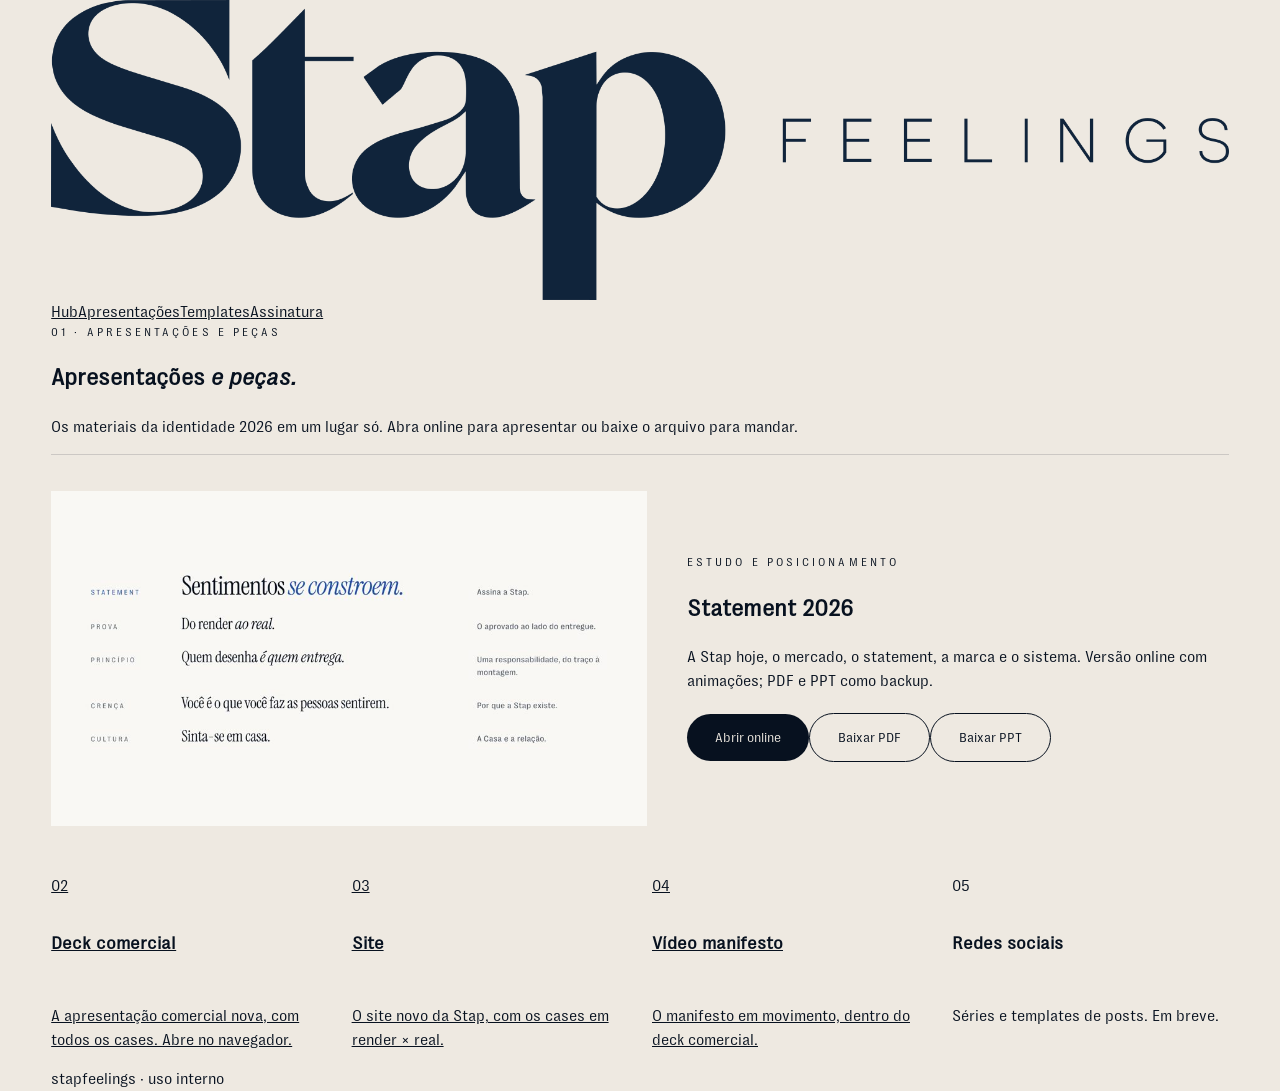
==== apresentacoes.html @ fc8b0bf9 "Página Apresentações e peças (Statement 2026 online + PDF/PPT, deck, site, manifesto) e rodapé uso i" ====
<!doctype html>
<html lang="pt-BR"><head><meta charset="utf-8"><meta name="viewport" content="width=device-width,initial-scale=1">
<title>Stap · Apresentações</title><link rel="stylesheet" href="assets/css/hub.css">
<style>.pc{display:grid;grid-template-columns:minmax(0,1.1fr) minmax(0,1fr);gap:40px;align-items:center;padding:36px 0;border-top:1px solid rgba(7,17,31,.15)}.pc img{width:100%;display:block}@media(max-width:760px){.pc{grid-template-columns:1fr}}</style></head>
<body>
<header class="top"><div class="wrap">
  <a href="index.html"><img src="assets/logos/stap-feelings-horizontal-navy.png" alt="Stap Feelings"></a>
  <nav><a href="index.html">Hub</a><a href="apresentacoes.html" aria-current="page">Apresentações</a><a href="templates.html">Templates</a><a href="assinatura.html">Assinatura</a></nav>
</div></header>
<main class="wrap">
  <section>
    <div class="lbl">01 · Apresentações e peças</div>
    <h1>Apresentações <em>e peças.</em></h1>
    <p class="lead">Os materiais da identidade 2026 em um lugar só. Abra online para apresentar ou baixe o arquivo para mandar.</p>
  </section>
  <section>
    <div class="pc">
      <img src="assets/apresentacoes/statement-thumb.jpg" alt="Apresentação Statement 2026">
      <div><div class="lbl">Estudo e posicionamento</div><h2>Statement 2026</h2><p>A Stap hoje, o mercado, o statement, a marca e o sistema. Versão online com animações; PDF e PPT como backup.</p>
        <div class="row" style="margin-top:20px"><a class="btn" href="https://kcooyakawa.github.io/STATEMENT-STAP/" target="_blank" rel="noopener">Abrir online</a><a class="btn ghost" href="assets/apresentacoes/Stap-Statement-2026.pdf" download>Baixar PDF</a><a class="btn ghost" href="assets/apresentacoes/Stap-Statement-2026.pptx" download>Baixar PPT</a></div></div>
    </div>
    <div class="cards" style="margin-top:12px">
      <a class="card" href="https://kcooyakawa.github.io/DeckStap/#cover-logo" target="_blank" rel="noopener"><span class="n">02</span><h3>Deck comercial</h3><p>A apresentação comercial nova, com todos os cases. Abre no navegador.</p></a>
      <a class="card" href="https://kcooyakawa.github.io/stap-feelings/index.html" target="_blank" rel="noopener"><span class="n">03</span><h3>Site</h3><p>O site novo da Stap, com os cases em render × real.</p></a>
      <a class="card" href="https://kcooyakawa.github.io/DeckStap/#manifesto-filme" target="_blank" rel="noopener"><span class="n">04</span><h3>Vídeo manifesto</h3><p>O manifesto em movimento, dentro do deck comercial.</p></a>
      <div class="card soon"><span class="n">05</span><h3>Redes sociais</h3><p>Séries e templates de posts. Em breve.</p></div>
    </div>
  </section>
</main>
<footer class="wrap">stapfeelings · uso interno</footer>
</body></html>
---- assets/css/hub.css ----
/* Stap Hub · grid de 12 colunas, respiro, tipografia editorial */
@font-face{font-family:"Instrument Serif";src:url(../fonts/InstrumentSerif-Regular.ttf);font-display:swap}
@font-face{font-family:"Instrument Serif";font-style:italic;src:url(../fonts/InstrumentSerif-Italic.ttf);font-display:swap}
@font-face{font-family:Tusker;src:url(../fonts/Tusker_Grotesk_3500_Medium.ttf);font-display:swap}
@font-face{font-family:"PPR Text";src:url(../fonts/PPRightGroteskText-Regular.otf);font-display:swap}
@font-face{font-family:"PPR Text";font-style:italic;src:url(../fonts/PPRightGroteskText-RegularItalic.otf);font-display:swap}

:root{
  --bg:#EEE9E1;--hero:#E7E5D8;--paper:#FAF8F4;--navy:#07111F;--blue:#1F4FA8;--light:#9ED0F0;
  --muted:#4A5868;--hair:#D3CCC0;
  --serif:"Instrument Serif",Georgia,serif;--impact:Tusker,"Arial Narrow",sans-serif;--sans:"PPR Text","Helvetica Neue",Arial,sans-serif;
  --g-profundo:linear-gradient(165deg,#07111F 0%,#13306A 45%,#1F4FA8 70%,#9ED0F0 100%);
  --g-areia:linear-gradient(165deg,#EEE9E1 0%,#D9C9AF 45%,#8CBBE8 100%);
  --g-luz:radial-gradient(circle at 30% 30%,#EEE9E1 0%,#D3E2F2 45%,#8CBBE8 100%);
  --side:clamp(20px,4vw,64px);
}
*{box-sizing:border-box}
html{scroll-behavior:smooth}
body{margin:0;background:var(--bg);color:var(--navy);font:15px/1.6 var(--sans);-webkit-font-smoothing:antialiased}
a{color:inherit}
img{max-width:100%;display:block}
::selection{background:var(--blue);color:var(--bg)}
:focus-visible{outline:2px solid var(--blue);outline-offset:3px}
.lbl{font-size:11px;letter-spacing:.28em;text-transform:uppercase}
.wrap{padding-left:max(var(--side),env(safe-area-inset-left,0px));padding-right:max(var(--side),env(safe-area-inset-right,0px))}

/* menu */
.bar{position:sticky;top:0;z-index:20;background:rgba(238,233,225,.92);backdrop-filter:blur(10px);-webkit-backdrop-filter:blur(10px)}
.bar .in{display:flex;align-items:center;justify-content:space-between;gap:32px;padding-block:26px}
.bar .brand{display:flex;align-items:baseline;gap:12px;text-decoration:none}
.bar .brand img{height:20px;width:auto;align-self:center}
.bar .brand span{font:400 24px/1 var(--impact);text-transform:uppercase;letter-spacing:.02em;padding-left:14px;border-left:1px solid var(--navy)}
.bar nav{display:flex;gap:clamp(18px,2.6vw,40px);flex-wrap:wrap}
.bar nav a{text-decoration:none;font-size:13px;color:var(--muted);transition:color .2s;position:relative;padding-bottom:4px}
.bar nav a sup{font-size:9px;margin-right:4px;letter-spacing:.1em;color:var(--blue)}
.bar nav a:hover,.bar nav a[aria-current]{color:var(--navy)}
.bar nav a[aria-current]::after{content:"";position:absolute;left:0;right:0;bottom:0;height:1px;background:var(--navy)}
.bar .home .bar{background:transparent}
@media(max-width:860px){.bar .in{flex-wrap:wrap;padding-block:18px}.bar nav{order:3;width:100%;gap:16px}}

/* hero */
.hero{position:relative;background:var(--hero);overflow:hidden;min-height:min(92vh,900px);display:grid;align-items:center}
.hero .art{position:absolute;inset:0;display:flex;justify-content:center;align-items:flex-end;padding-left:16%}
.hero .art img{height:100%;width:auto;max-width:none;object-fit:cover;-webkit-mask-image:radial-gradient(ellipse 60% 75% at 50% 55%,#000 62%,transparent 100%);mask-image:radial-gradient(ellipse 60% 75% at 50% 55%,#000 62%,transparent 100%)}
.hero .type{position:relative;z-index:2;padding-block:120px 140px;font:400 clamp(64px,10.4vw,176px)/.86 var(--serif);letter-spacing:-.03em;pointer-events:none}
.hero .type span{display:block}
.hero .l1{margin-left:0}
.hero .l2{margin-left:34%;font-style:italic;color:var(--paper)}
.hero .l3{margin-left:6%;mix-blend-mode:multiply}
.hero .l4{margin-left:52%;font-style:italic;color:var(--paper);mix-blend-mode:difference}
.hero .cap{position:absolute;z-index:3;left:max(var(--side),env(safe-area-inset-left,0px));bottom:36px;width:min(30%,380px);display:flex;flex-direction:column;gap:16px}
.hero .cap p{margin:0;max-width:34ch;font-size:14px;color:var(--muted)}
.hero .cap ul{list-style:none;margin:0;padding:12px 0 0;border-top:1px solid var(--navy);display:flex;gap:8px 16px;flex-wrap:wrap}
.hero .cap li{font-size:11px;letter-spacing:.28em;text-transform:uppercase}
@media(max-width:760px){.hero .l2,.hero .l4{margin-left:18%}.hero .art{padding-left:0;opacity:.85}.hero .cap{width:auto;right:var(--side)}}

/* índice — lista de cases do deck */
.index{padding-block:88px 112px}
.ihead{display:grid;grid-template-columns:1fr 1fr 1fr;border-top:1px solid var(--navy);padding-top:14px;font-size:15px}
.ihead span:nth-child(2){text-align:center}.ihead span:nth-child(3){text-align:right}
.index h2{font:400 clamp(80px,10vw,168px)/1 var(--serif);letter-spacing:-.025em;margin:20px 0 16px}
.rows{list-style:none;margin:0;padding:0}
.rows li{border-bottom:1px solid var(--hair)}
.rows a{display:grid;grid-template-columns:72px minmax(0,1fr) auto;align-items:baseline;gap:20px;padding:22px 0 16px;text-decoration:none}
.rows .n{font-size:15px;color:var(--muted)}
.rows .t{font:400 clamp(52px,6.4vw,104px)/.92 var(--impact);text-transform:uppercase;transform-origin:left bottom;transition:color .25s,transform .35s cubic-bezier(.2,.7,.2,1)}
.rows .d{transition:color .25s}
.rows .d{font:400 italic clamp(22px,2.5vw,40px)/1 var(--serif);text-align:right}
.rows a:hover .t{color:var(--blue);transform:scale(1.045)}
.rows a:hover .d{color:var(--blue)}
.peek{position:fixed;left:0;top:0;width:min(26vw,340px);aspect-ratio:4/3;object-fit:cover;pointer-events:none;opacity:0;transform:translate(-50%,-50%) scale(.94);transition:opacity .25s,transform .3s;z-index:30}
.peek.on{opacity:1;transform:translate(-50%,-50%) scale(1)}
@media(hover:none){.peek{display:none}}
@media(max-width:700px){.ihead{grid-template-columns:1fr 1fr}.ihead span:nth-child(2){display:none}.rows a{grid-template-columns:36px minmax(0,1fr)}.rows .d{grid-column:2;text-align:left}}

/* rodapé */
.foot{padding-block:28px 36px;border-top:1px solid var(--hair);display:flex;justify-content:space-between;gap:16px;font-size:12px;color:var(--muted)}
.foot b{font:italic 17px var(--serif);color:var(--navy)}

/* páginas internas */
.phead{padding-block:72px 64px}
.phead .k{display:flex;gap:16px;align-items:baseline;margin-bottom:28px;color:var(--muted)}
.phead .k i{font:italic 22px var(--serif);color:var(--blue)}
.phead h1{font:400 clamp(56px,8.4vw,132px)/.9 var(--serif);letter-spacing:-.03em;margin:0 0 32px;max-width:14ch}
.phead h1 em{color:var(--blue)}
.phead .lead{max-width:52ch;color:var(--muted);font-size:17px;margin:0}
.section{padding-block:56px 80px;border-top:1px solid var(--hair)}
.shead{display:flex;justify-content:space-between;align-items:baseline;gap:24px;margin-bottom:32px}
.shead h2{font:400 clamp(32px,3.4vw,48px)/1 var(--serif);margin:0}
.shead p{margin:0;color:var(--muted);font-size:14px;max-width:44ch}

.btn{display:inline-flex;align-items:center;gap:14px;font:400 13px var(--sans);background:var(--navy);color:var(--bg);border:0;border-radius:999px;padding:16px 28px;text-decoration:none;cursor:pointer;transition:background .2s}
.btn:hover{background:var(--blue)}
.btn.ghost{background:transparent;color:var(--navy);border:1px solid var(--navy)}
.btn.ghost:hover{background:var(--navy);color:var(--bg)}
.acts{display:flex;gap:12px;flex-wrap:wrap;margin-top:36px}

.slides{display:grid;grid-template-columns:repeat(3,minmax(0,1fr));gap:40px 24px}
.slides figure{margin:0;cursor:zoom-in}
.slides img{width:100%;aspect-ratio:16/9;object-fit:cover;box-shadow:0 1px 0 var(--hair);transition:transform .4s cubic-bezier(.2,.7,.2,1)}
.slides figure:hover img{transform:translateY(-4px)}
.slides figcaption{display:flex;gap:12px;font-size:13px;color:var(--muted);padding-top:12px}
.slides figcaption b{font:italic 15px var(--serif);color:var(--blue);font-weight:400}
.group+.group{margin-top:64px}
.group h3{font:400 italic 28px var(--serif);margin:0 0 20px}
@media(max-width:900px){.slides{grid-template-columns:1fr 1fr}}
@media(max-width:520px){.slides{grid-template-columns:1fr}}

.box{position:fixed;inset:0;background:rgba(7,17,31,.95);display:grid;place-items:center;z-index:50;padding:56px var(--side)}
.box[hidden]{display:none}
.box img{max-height:80vh;width:auto;max-width:100%;margin:0 auto}
.box .cap{color:var(--bg);margin-top:16px;display:flex;justify-content:space-between;gap:16px}
.box button{background:none;border:0;color:var(--bg);font:400 30px var(--serif);cursor:pointer;padding:6px 12px}
.box .ctl{position:absolute;top:16px;right:var(--side);display:flex;gap:4px}

.cards{display:grid;grid-template-columns:repeat(auto-fill,minmax(260px,1fr));gap:24px}
.card{display:flex;flex-direction:column;gap:14px}
.card .pic{aspect-ratio:4/5;display:grid;place-items:center;padding:28px;position:relative;overflow:hidden}
.card .pic img{width:62%;height:auto}
.card .pic img.h{width:82%}
.card .meta{display:flex;justify-content:space-between;align-items:baseline;gap:12px}
.card .meta b{font:400 22px var(--serif)}
.card .meta span{font-size:12px;color:var(--muted)}
.card .links{display:flex;gap:18px;font-size:13px}
.card .links a{text-decoration:none;border-bottom:1px solid currentColor;padding-bottom:2px}
.card .links a:hover{color:var(--blue)}
.soonbadge{position:absolute;top:14px;left:14px;font-size:10px;letter-spacing:.24em;text-transform:uppercase;background:var(--paper);padding:5px 10px;border-radius:999px}
.ph{font:400 italic clamp(26px,2.4vw,36px)/1 var(--serif);color:var(--muted);text-align:center}

.spec{border-top:1px solid var(--navy)}
.spec .row{display:grid;grid-template-columns:minmax(0,3fr) minmax(0,9fr);gap:24px;padding:40px 0;border-bottom:1px solid var(--hair);align-items:center}
.spec .meta{display:flex;flex-direction:column;gap:8px}
.spec .meta b{font:400 26px var(--serif)}
.spec .meta span{font-size:13px;color:var(--muted)}
.spec .meta a{font-size:13px;margin-top:8px}
.spec .s1{font:400 clamp(56px,7.6vw,128px)/1 var(--serif);letter-spacing:-.02em}
.spec .s2{font:400 clamp(64px,9vw,150px)/1 var(--impact);text-transform:uppercase;padding-top:.06em}
.spec .s3{font:400 clamp(24px,2.4vw,36px)/1.25 var(--sans)}
.spec .abc{font-size:15px;color:var(--muted);margin-top:14px;letter-spacing:.04em;font-family:inherit}
@media(max-width:760px){.spec .row{grid-template-columns:1fr}}

.notes{display:grid;grid-template-columns:repeat(auto-fit,minmax(220px,1fr));gap:24px}
.notes div{border-top:1px solid var(--navy);padding-top:16px}
.notes .n{font:italic 22px var(--serif);color:var(--blue)}
.notes h4{font:400 24px/1.1 var(--serif);margin:8px 0}
.notes p{margin:0;font-size:14px;color:var(--muted)}

@media(prefers-reduced-motion:reduce){*{transition:none!important;scroll-behavior:auto!important}}
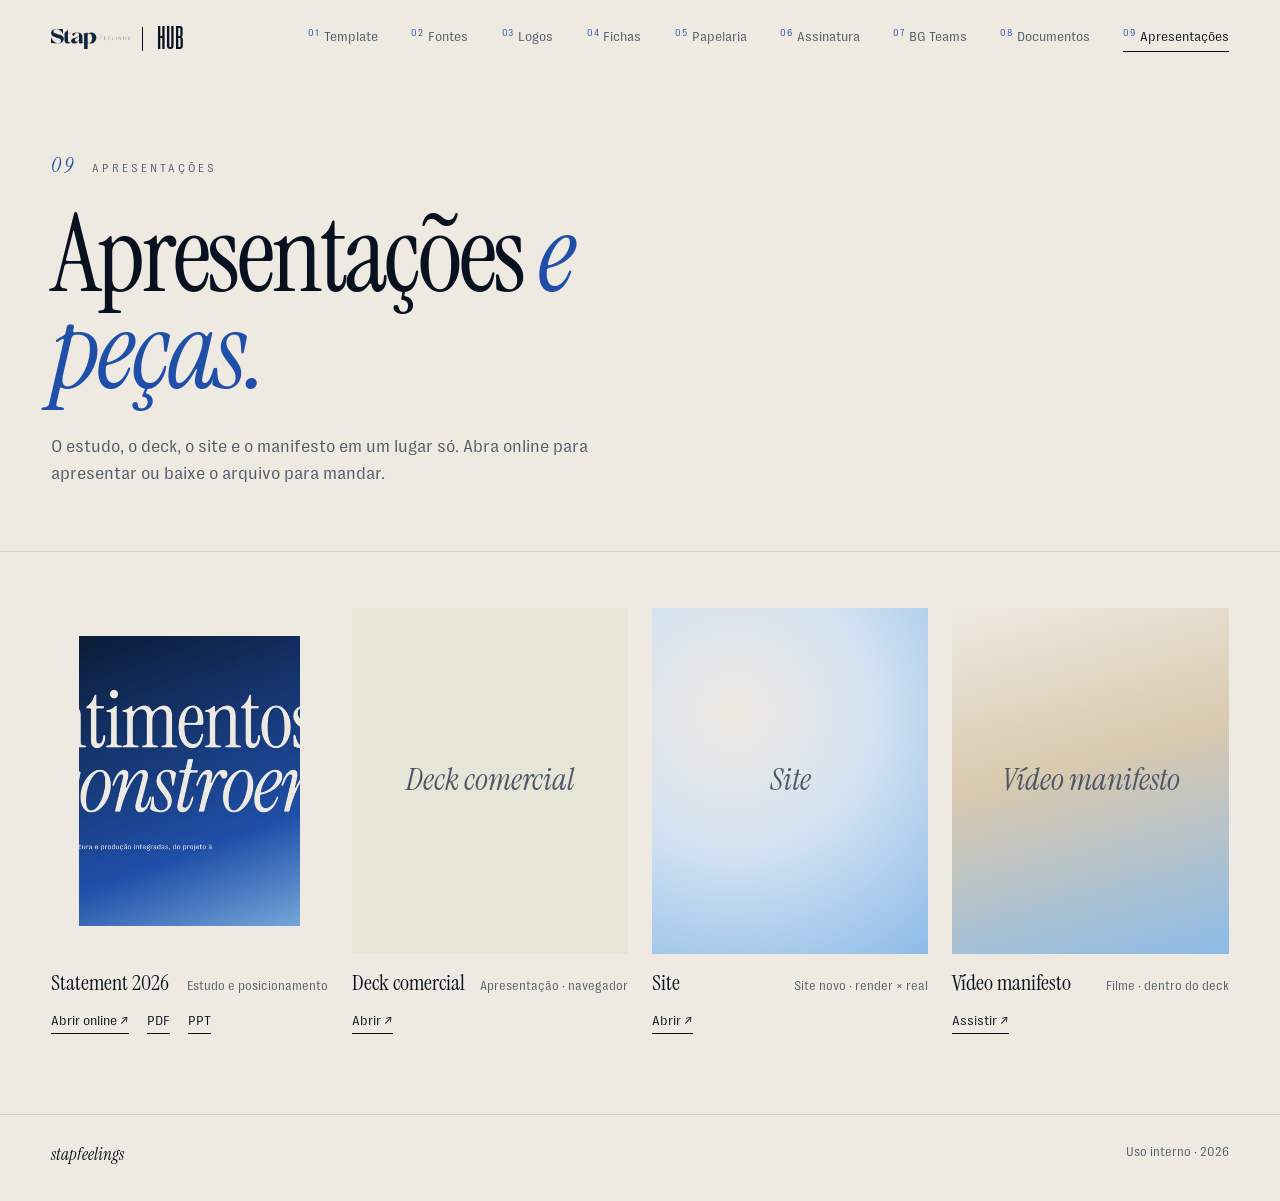
==== commit e38d893b: "Seção 09 Apresentações no hub novo: Statement 2026 (online, PDF, PPT), deck, site e manifesto Co-Aut" ====
--- a/apresentacoes.html
+++ b/apresentacoes.html
@@ -1,31 +1,12 @@
 <!doctype html>
-<html lang="pt-BR"><head><meta charset="utf-8"><meta name="viewport" content="width=device-width,initial-scale=1">
-<title>Stap · Apresentações</title><link rel="stylesheet" href="assets/css/hub.css">
-<style>.pc{display:grid;grid-template-columns:minmax(0,1.1fr) minmax(0,1fr);gap:40px;align-items:center;padding:36px 0;border-top:1px solid rgba(7,17,31,.15)}.pc img{width:100%;display:block}@media(max-width:760px){.pc{grid-template-columns:1fr}}</style></head>
+<html lang="pt-BR"><head><meta charset="utf-8"><meta name="viewport" content="width=device-width,initial-scale=1,viewport-fit=cover">
+<title>Stap · Apresentações</title><link rel="stylesheet" href="assets/css/hub.css"></head>
 <body>
-<header class="top"><div class="wrap">
-  <a href="index.html"><img src="assets/logos/stap-feelings-horizontal-navy.png" alt="Stap Feelings"></a>
-  <nav><a href="index.html">Hub</a><a href="apresentacoes.html" aria-current="page">Apresentações</a><a href="templates.html">Templates</a><a href="assinatura.html">Assinatura</a></nav>
+<header class="bar"><div class="in wrap">
+  <a class="brand" href="index.html"><img src="assets/logos/stap-feelings-horizontal-navy.png" alt="Stap Feelings"><span>Hub</span></a>
+  <nav><a href="templates.html"><sup>01</sup>Template</a><a href="fontes.html"><sup>02</sup>Fontes</a><a href="logos.html"><sup>03</sup>Logos</a><a href="fichas.html"><sup>04</sup>Fichas</a><a href="papelaria.html"><sup>05</sup>Papelaria</a><a href="assinatura.html"><sup>06</sup>Assinatura</a><a href="teams.html"><sup>07</sup>BG Teams</a><a href="documentos.html"><sup>08</sup>Documentos</a><a href="apresentacoes.html" aria-current="page"><sup>09</sup>Apresentações</a></nav>
 </div></header>
-<main class="wrap">
-  <section>
-    <div class="lbl">01 · Apresentações e peças</div>
-    <h1>Apresentações <em>e peças.</em></h1>
-    <p class="lead">Os materiais da identidade 2026 em um lugar só. Abra online para apresentar ou baixe o arquivo para mandar.</p>
-  </section>
-  <section>
-    <div class="pc">
-      <img src="assets/apresentacoes/statement-thumb.jpg" alt="Apresentação Statement 2026">
-      <div><div class="lbl">Estudo e posicionamento</div><h2>Statement 2026</h2><p>A Stap hoje, o mercado, o statement, a marca e o sistema. Versão online com animações; PDF e PPT como backup.</p>
-        <div class="row" style="margin-top:20px"><a class="btn" href="https://kcooyakawa.github.io/STATEMENT-STAP/" target="_blank" rel="noopener">Abrir online</a><a class="btn ghost" href="assets/apresentacoes/Stap-Statement-2026.pdf" download>Baixar PDF</a><a class="btn ghost" href="assets/apresentacoes/Stap-Statement-2026.pptx" download>Baixar PPT</a></div></div>
-    </div>
-    <div class="cards" style="margin-top:12px">
-      <a class="card" href="https://kcooyakawa.github.io/DeckStap/#cover-logo" target="_blank" rel="noopener"><span class="n">02</span><h3>Deck comercial</h3><p>A apresentação comercial nova, com todos os cases. Abre no navegador.</p></a>
-      <a class="card" href="https://kcooyakawa.github.io/stap-feelings/index.html" target="_blank" rel="noopener"><span class="n">03</span><h3>Site</h3><p>O site novo da Stap, com os cases em render × real.</p></a>
-      <a class="card" href="https://kcooyakawa.github.io/DeckStap/#manifesto-filme" target="_blank" rel="noopener"><span class="n">04</span><h3>Vídeo manifesto</h3><p>O manifesto em movimento, dentro do deck comercial.</p></a>
-      <div class="card soon"><span class="n">05</span><h3>Redes sociais</h3><p>Séries e templates de posts. Em breve.</p></div>
-    </div>
-  </section>
-</main>
-<footer class="wrap">stapfeelings · uso interno</footer>
+<section class="phead wrap"><div class="k lbl"><i>09</i><span>Apresentações</span></div><h1>Apresentações <em>e peças.</em></h1><p class="lead">O estudo, o deck, o site e o manifesto em um lugar só. Abra online para apresentar ou baixe o arquivo para mandar.</p></section><section class="section wrap"><div class="cards"><div class="card"><div class="pic"><img src="assets/apresentacoes/statement-thumb.jpg" alt="Statement 2026" style="width:100%;height:100%;object-fit:cover;display:block"></div><div class="meta"><b>Statement 2026</b><span>Estudo e posicionamento</span></div><div class="links"><a href="https://kcooyakawa.github.io/STATEMENT-STAP/" target="_blank" rel="noopener">Abrir online ↗</a><a href="assets/apresentacoes/Stap-Statement-2026.pdf" download>PDF</a><a href="assets/apresentacoes/Stap-Statement-2026.pptx" download>PPT</a></div></div><div class="card"><div class="pic" style="background:var(--hero)"><span class="ph">Deck comercial</span></div><div class="meta"><b>Deck comercial</b><span>Apresentação · navegador</span></div><div class="links"><a href="https://kcooyakawa.github.io/DeckStap/#cover-logo" target="_blank" rel="noopener">Abrir ↗</a></div></div><div class="card"><div class="pic" style="background:var(--g-luz)"><span class="ph">Site</span></div><div class="meta"><b>Site</b><span>Site novo · render × real</span></div><div class="links"><a href="https://kcooyakawa.github.io/stap-feelings/index.html" target="_blank" rel="noopener">Abrir ↗</a></div></div><div class="card"><div class="pic" style="background:var(--g-areia)"><span class="ph">Vídeo manifesto</span></div><div class="meta"><b>Vídeo manifesto</b><span>Filme · dentro do deck</span></div><div class="links"><a href="https://kcooyakawa.github.io/DeckStap/#manifesto-filme" target="_blank" rel="noopener">Assistir ↗</a></div></div></div></section>
+<footer class="foot wrap"><b>stapfeelings</b><span>Uso interno · 2026</span></footer>
+
 </body></html>
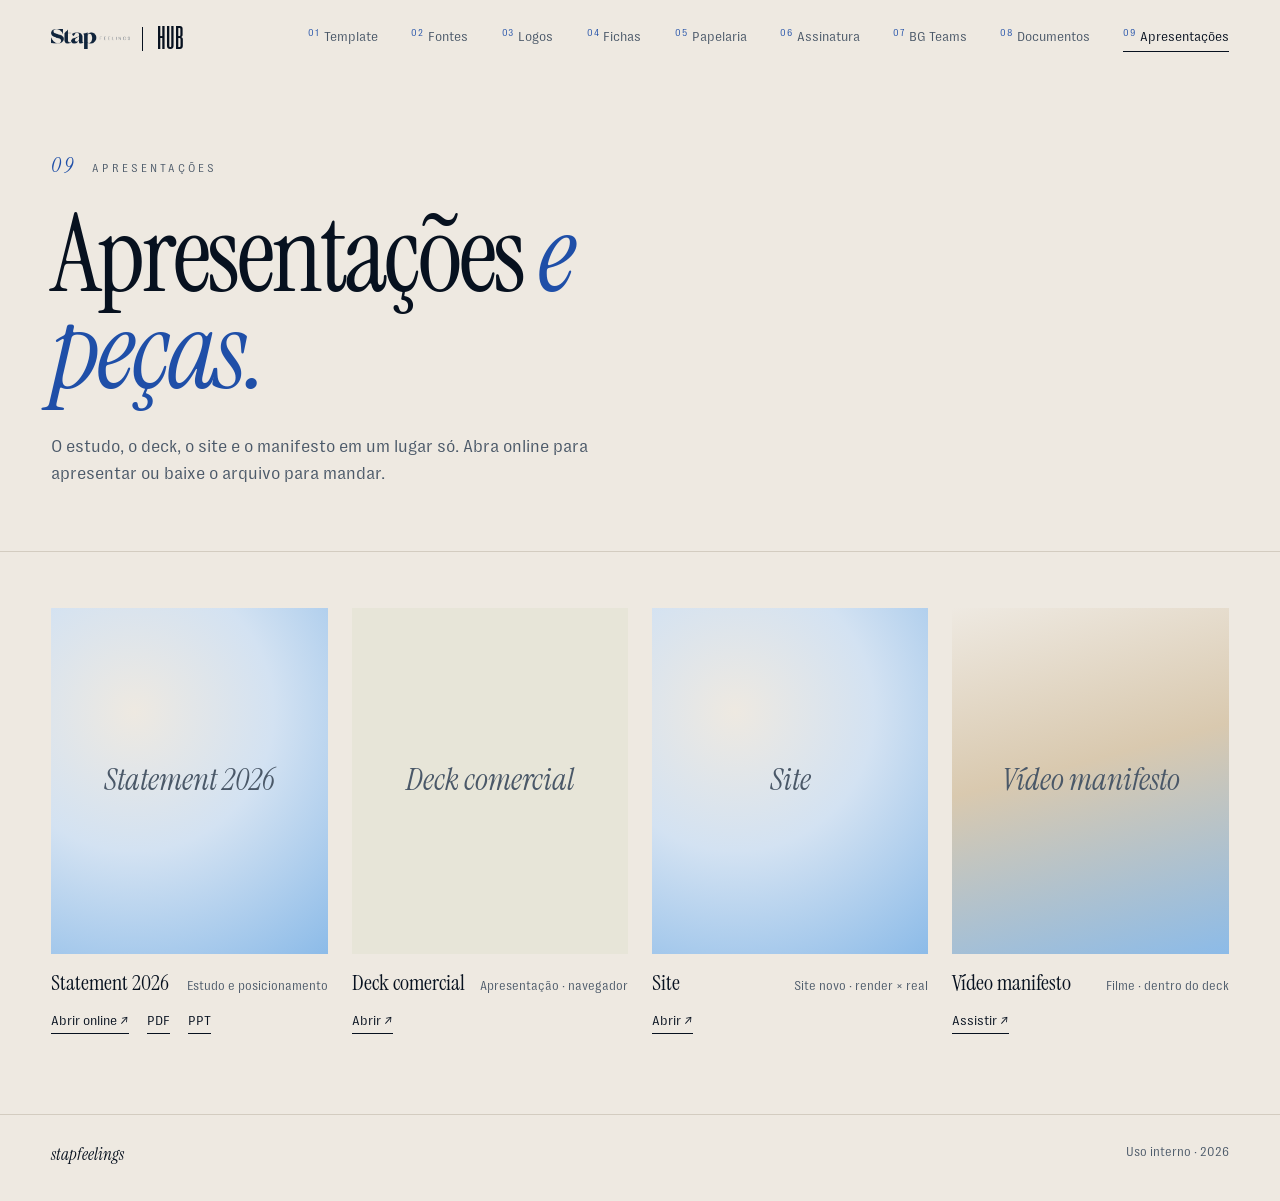
==== commit 8fe8462b: "Card do statement no padrão do hub Co-Authored-By: Claude Opus 5.5 <noreply@anthropic.com> Claude-Se" ====
--- a/apresentacoes.html
+++ b/apresentacoes.html
@@ -6,7 +6,7 @@
   <a class="brand" href="index.html"><img src="assets/logos/stap-feelings-horizontal-navy.png" alt="Stap Feelings"><span>Hub</span></a>
   <nav><a href="templates.html"><sup>01</sup>Template</a><a href="fontes.html"><sup>02</sup>Fontes</a><a href="logos.html"><sup>03</sup>Logos</a><a href="fichas.html"><sup>04</sup>Fichas</a><a href="papelaria.html"><sup>05</sup>Papelaria</a><a href="assinatura.html"><sup>06</sup>Assinatura</a><a href="teams.html"><sup>07</sup>BG Teams</a><a href="documentos.html"><sup>08</sup>Documentos</a><a href="apresentacoes.html" aria-current="page"><sup>09</sup>Apresentações</a></nav>
 </div></header>
-<section class="phead wrap"><div class="k lbl"><i>09</i><span>Apresentações</span></div><h1>Apresentações <em>e peças.</em></h1><p class="lead">O estudo, o deck, o site e o manifesto em um lugar só. Abra online para apresentar ou baixe o arquivo para mandar.</p></section><section class="section wrap"><div class="cards"><div class="card"><div class="pic"><img src="assets/apresentacoes/statement-thumb.jpg" alt="Statement 2026" style="width:100%;height:100%;object-fit:cover;display:block"></div><div class="meta"><b>Statement 2026</b><span>Estudo e posicionamento</span></div><div class="links"><a href="https://kcooyakawa.github.io/STATEMENT-STAP/" target="_blank" rel="noopener">Abrir online ↗</a><a href="assets/apresentacoes/Stap-Statement-2026.pdf" download>PDF</a><a href="assets/apresentacoes/Stap-Statement-2026.pptx" download>PPT</a></div></div><div class="card"><div class="pic" style="background:var(--hero)"><span class="ph">Deck comercial</span></div><div class="meta"><b>Deck comercial</b><span>Apresentação · navegador</span></div><div class="links"><a href="https://kcooyakawa.github.io/DeckStap/#cover-logo" target="_blank" rel="noopener">Abrir ↗</a></div></div><div class="card"><div class="pic" style="background:var(--g-luz)"><span class="ph">Site</span></div><div class="meta"><b>Site</b><span>Site novo · render × real</span></div><div class="links"><a href="https://kcooyakawa.github.io/stap-feelings/index.html" target="_blank" rel="noopener">Abrir ↗</a></div></div><div class="card"><div class="pic" style="background:var(--g-areia)"><span class="ph">Vídeo manifesto</span></div><div class="meta"><b>Vídeo manifesto</b><span>Filme · dentro do deck</span></div><div class="links"><a href="https://kcooyakawa.github.io/DeckStap/#manifesto-filme" target="_blank" rel="noopener">Assistir ↗</a></div></div></div></section>
+<section class="phead wrap"><div class="k lbl"><i>09</i><span>Apresentações</span></div><h1>Apresentações <em>e peças.</em></h1><p class="lead">O estudo, o deck, o site e o manifesto em um lugar só. Abra online para apresentar ou baixe o arquivo para mandar.</p></section><section class="section wrap"><div class="cards"><div class="card"><div class="pic" style="background:var(--g-luz)"><span class="ph">Statement 2026</span></div><div class="meta"><b>Statement 2026</b><span>Estudo e posicionamento</span></div><div class="links"><a href="https://kcooyakawa.github.io/STATEMENT-STAP/" target="_blank" rel="noopener">Abrir online ↗</a><a href="assets/apresentacoes/Stap-Statement-2026.pdf" download>PDF</a><a href="assets/apresentacoes/Stap-Statement-2026.pptx" download>PPT</a></div></div><div class="card"><div class="pic" style="background:var(--hero)"><span class="ph">Deck comercial</span></div><div class="meta"><b>Deck comercial</b><span>Apresentação · navegador</span></div><div class="links"><a href="https://kcooyakawa.github.io/DeckStap/#cover-logo" target="_blank" rel="noopener">Abrir ↗</a></div></div><div class="card"><div class="pic" style="background:var(--g-luz)"><span class="ph">Site</span></div><div class="meta"><b>Site</b><span>Site novo · render × real</span></div><div class="links"><a href="https://kcooyakawa.github.io/stap-feelings/index.html" target="_blank" rel="noopener">Abrir ↗</a></div></div><div class="card"><div class="pic" style="background:var(--g-areia)"><span class="ph">Vídeo manifesto</span></div><div class="meta"><b>Vídeo manifesto</b><span>Filme · dentro do deck</span></div><div class="links"><a href="https://kcooyakawa.github.io/DeckStap/#manifesto-filme" target="_blank" rel="noopener">Assistir ↗</a></div></div></div></section>
 <footer class="foot wrap"><b>stapfeelings</b><span>Uso interno · 2026</span></footer>
 
 </body></html>
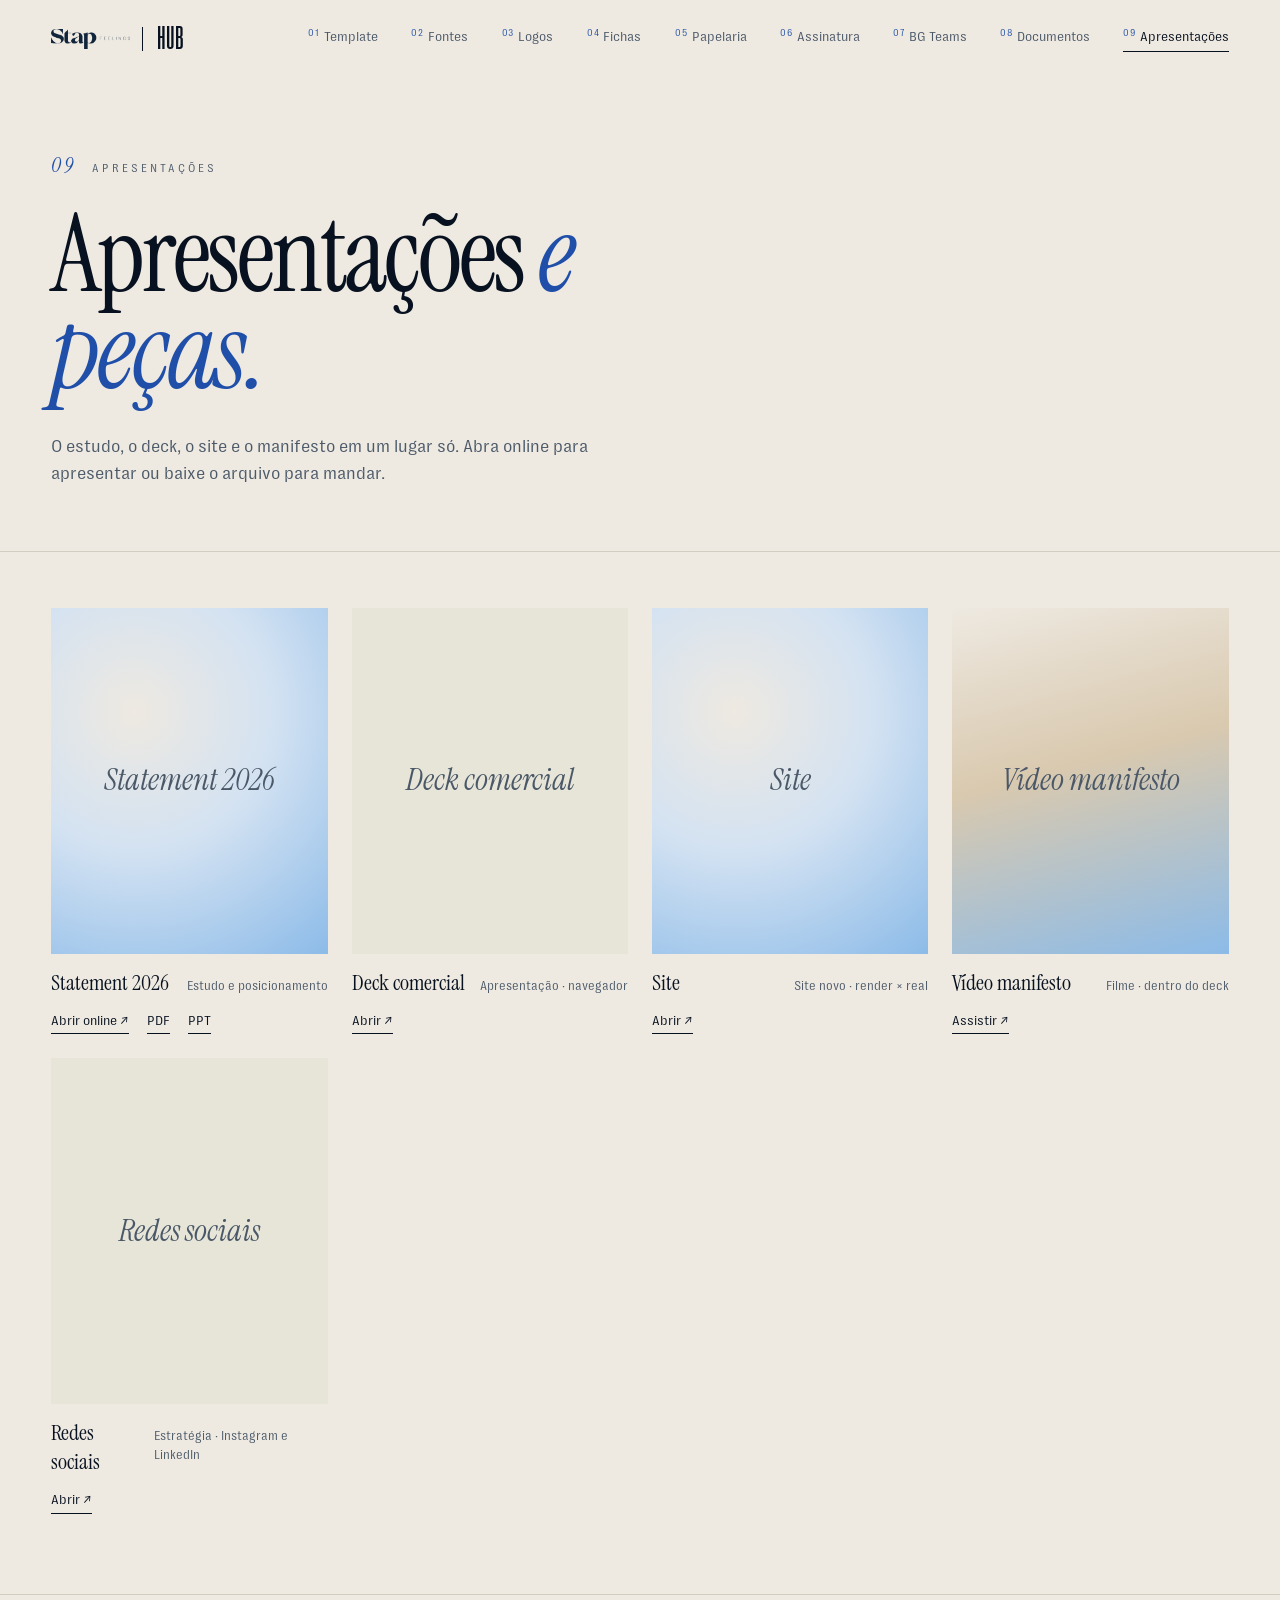
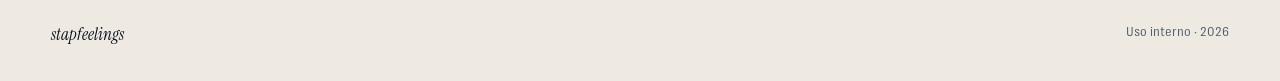
==== commit 2213b96a: "Hub: card da estratégia de redes sociais Co-Authored-By: Claude Opus 5.5 <noreply@anthropic.com> Cla" ====
--- a/apresentacoes.html
+++ b/apresentacoes.html
@@ -6,7 +6,7 @@
   <a class="brand" href="index.html"><img src="assets/logos/stap-feelings-horizontal-navy.png" alt="Stap Feelings"><span>Hub</span></a>
   <nav><a href="templates.html"><sup>01</sup>Template</a><a href="fontes.html"><sup>02</sup>Fontes</a><a href="logos.html"><sup>03</sup>Logos</a><a href="fichas.html"><sup>04</sup>Fichas</a><a href="papelaria.html"><sup>05</sup>Papelaria</a><a href="assinatura.html"><sup>06</sup>Assinatura</a><a href="teams.html"><sup>07</sup>BG Teams</a><a href="documentos.html"><sup>08</sup>Documentos</a><a href="apresentacoes.html" aria-current="page"><sup>09</sup>Apresentações</a></nav>
 </div></header>
-<section class="phead wrap"><div class="k lbl"><i>09</i><span>Apresentações</span></div><h1>Apresentações <em>e peças.</em></h1><p class="lead">O estudo, o deck, o site e o manifesto em um lugar só. Abra online para apresentar ou baixe o arquivo para mandar.</p></section><section class="section wrap"><div class="cards"><div class="card"><div class="pic" style="background:var(--g-luz)"><span class="ph">Statement 2026</span></div><div class="meta"><b>Statement 2026</b><span>Estudo e posicionamento</span></div><div class="links"><a href="https://kcooyakawa.github.io/STATEMENT-STAP/" target="_blank" rel="noopener">Abrir online ↗</a><a href="assets/apresentacoes/Stap-Statement-2026.pdf" download>PDF</a><a href="assets/apresentacoes/Stap-Statement-2026.pptx" download>PPT</a></div></div><div class="card"><div class="pic" style="background:var(--hero)"><span class="ph">Deck comercial</span></div><div class="meta"><b>Deck comercial</b><span>Apresentação · navegador</span></div><div class="links"><a href="https://kcooyakawa.github.io/DeckStap/#cover-logo" target="_blank" rel="noopener">Abrir ↗</a></div></div><div class="card"><div class="pic" style="background:var(--g-luz)"><span class="ph">Site</span></div><div class="meta"><b>Site</b><span>Site novo · render × real</span></div><div class="links"><a href="https://kcooyakawa.github.io/stap-feelings/index.html" target="_blank" rel="noopener">Abrir ↗</a></div></div><div class="card"><div class="pic" style="background:var(--g-areia)"><span class="ph">Vídeo manifesto</span></div><div class="meta"><b>Vídeo manifesto</b><span>Filme · dentro do deck</span></div><div class="links"><a href="https://kcooyakawa.github.io/DeckStap/#manifesto-filme" target="_blank" rel="noopener">Assistir ↗</a></div></div></div></section>
+<section class="phead wrap"><div class="k lbl"><i>09</i><span>Apresentações</span></div><h1>Apresentações <em>e peças.</em></h1><p class="lead">O estudo, o deck, o site e o manifesto em um lugar só. Abra online para apresentar ou baixe o arquivo para mandar.</p></section><section class="section wrap"><div class="cards"><div class="card"><div class="pic" style="background:var(--g-luz)"><span class="ph">Statement 2026</span></div><div class="meta"><b>Statement 2026</b><span>Estudo e posicionamento</span></div><div class="links"><a href="https://kcooyakawa.github.io/STATEMENT-STAP/" target="_blank" rel="noopener">Abrir online ↗</a><a href="assets/apresentacoes/Stap-Statement-2026.pdf" download>PDF</a><a href="assets/apresentacoes/Stap-Statement-2026.pptx" download>PPT</a></div></div><div class="card"><div class="pic" style="background:var(--hero)"><span class="ph">Deck comercial</span></div><div class="meta"><b>Deck comercial</b><span>Apresentação · navegador</span></div><div class="links"><a href="https://kcooyakawa.github.io/DeckStap/#cover-logo" target="_blank" rel="noopener">Abrir ↗</a></div></div><div class="card"><div class="pic" style="background:var(--g-luz)"><span class="ph">Site</span></div><div class="meta"><b>Site</b><span>Site novo · render × real</span></div><div class="links"><a href="https://kcooyakawa.github.io/stap-feelings/index.html" target="_blank" rel="noopener">Abrir ↗</a></div></div><div class="card"><div class="pic" style="background:var(--g-areia)"><span class="ph">Vídeo manifesto</span></div><div class="meta"><b>Vídeo manifesto</b><span>Filme · dentro do deck</span></div><div class="links"><a href="https://kcooyakawa.github.io/DeckStap/#manifesto-filme" target="_blank" rel="noopener">Assistir ↗</a></div></div><div class="card"><div class="pic" style="background:var(--hero)"><span class="ph">Redes sociais</span></div><div class="meta"><b>Redes sociais</b><span>Estratégia · Instagram e LinkedIn</span></div><div class="links"><a href="https://kcooyakawa.github.io/STATEMENT-STAP/redes.html" target="_blank" rel="noopener">Abrir ↗</a></div></div></div></section>
 <footer class="foot wrap"><b>stapfeelings</b><span>Uso interno · 2026</span></footer>
 
 </body></html>
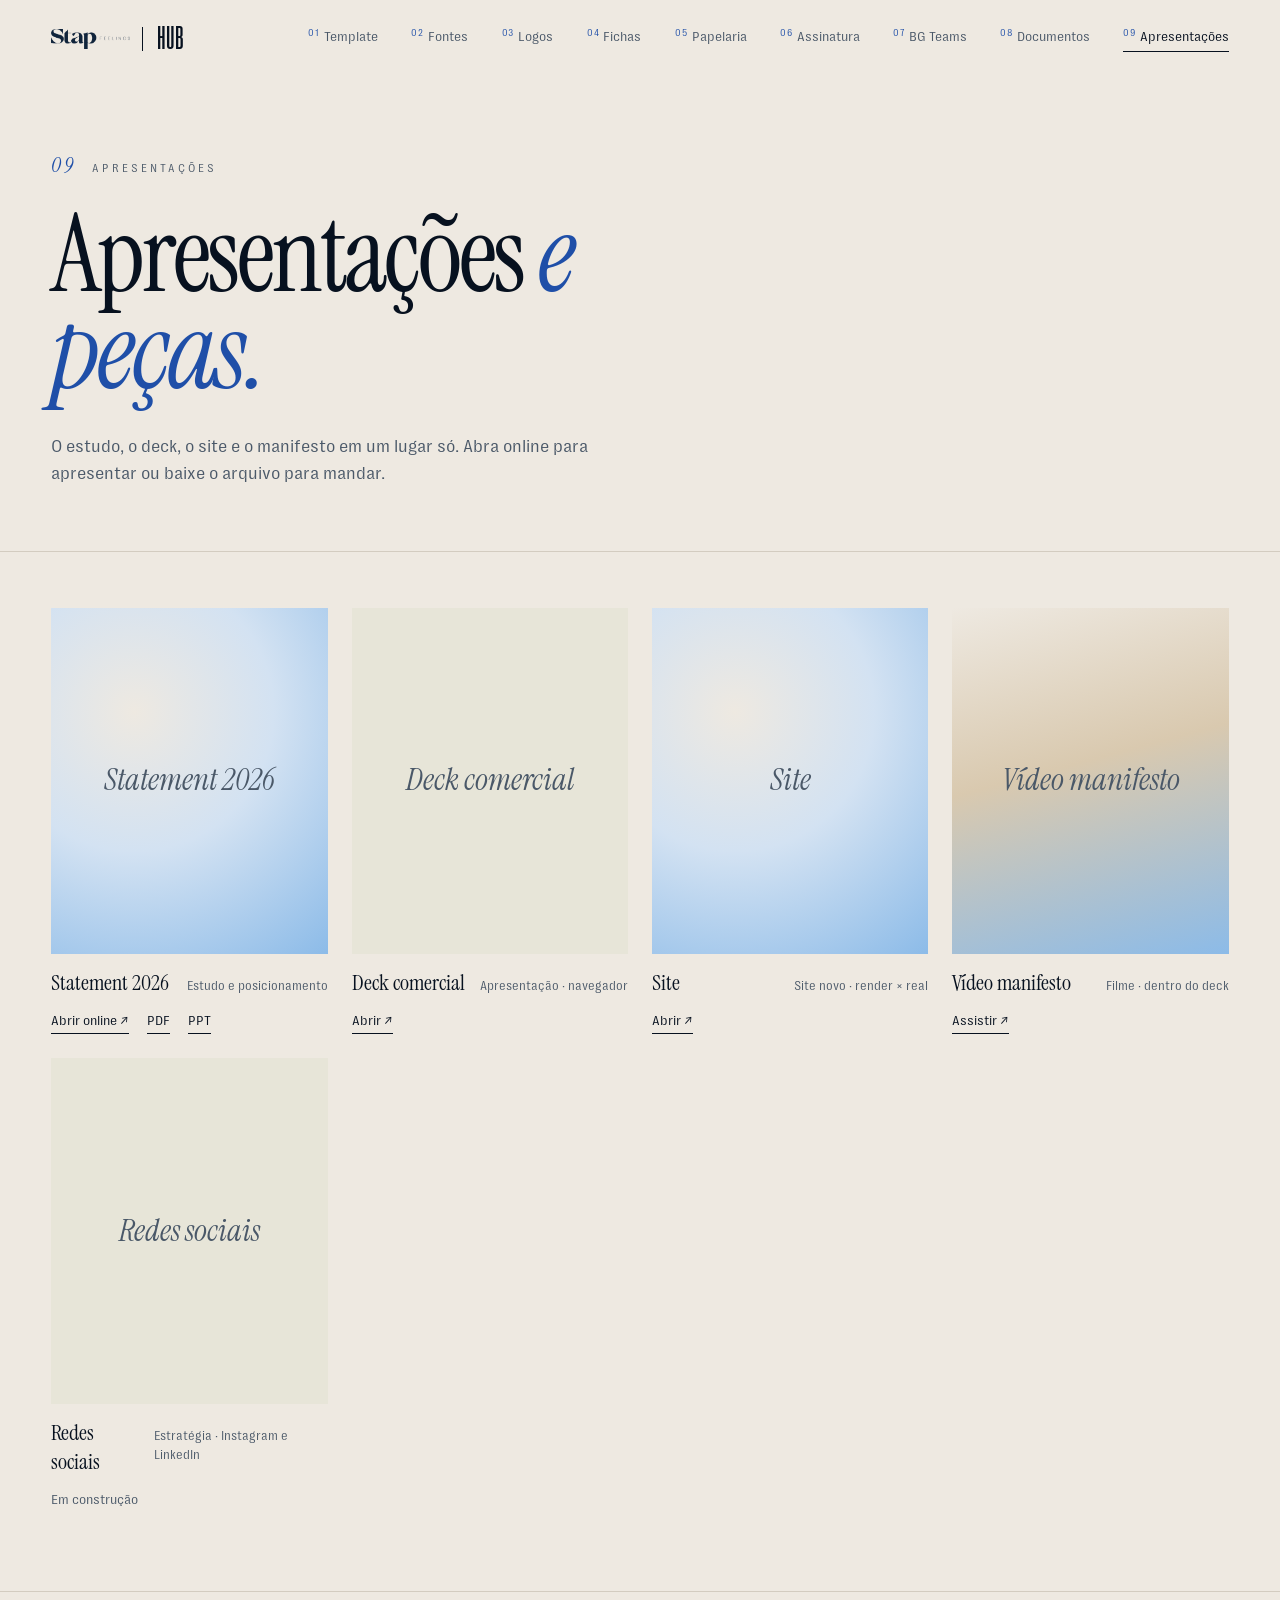
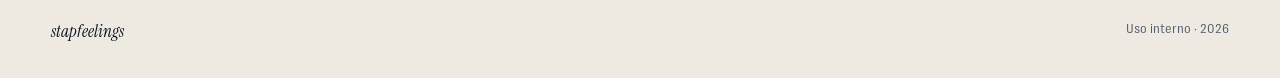
==== commit 2dc01c32: "Hub: redes sociais em construção Co-Authored-By: Claude Opus 5.5 <noreply@anthropic.com> Claude-Sess" ====
--- a/apresentacoes.html
+++ b/apresentacoes.html
@@ -6,7 +6,7 @@
   <a class="brand" href="index.html"><img src="assets/logos/stap-feelings-horizontal-navy.png" alt="Stap Feelings"><span>Hub</span></a>
   <nav><a href="templates.html"><sup>01</sup>Template</a><a href="fontes.html"><sup>02</sup>Fontes</a><a href="logos.html"><sup>03</sup>Logos</a><a href="fichas.html"><sup>04</sup>Fichas</a><a href="papelaria.html"><sup>05</sup>Papelaria</a><a href="assinatura.html"><sup>06</sup>Assinatura</a><a href="teams.html"><sup>07</sup>BG Teams</a><a href="documentos.html"><sup>08</sup>Documentos</a><a href="apresentacoes.html" aria-current="page"><sup>09</sup>Apresentações</a></nav>
 </div></header>
-<section class="phead wrap"><div class="k lbl"><i>09</i><span>Apresentações</span></div><h1>Apresentações <em>e peças.</em></h1><p class="lead">O estudo, o deck, o site e o manifesto em um lugar só. Abra online para apresentar ou baixe o arquivo para mandar.</p></section><section class="section wrap"><div class="cards"><div class="card"><div class="pic" style="background:var(--g-luz)"><span class="ph">Statement 2026</span></div><div class="meta"><b>Statement 2026</b><span>Estudo e posicionamento</span></div><div class="links"><a href="https://kcooyakawa.github.io/STATEMENT-STAP/" target="_blank" rel="noopener">Abrir online ↗</a><a href="assets/apresentacoes/Stap-Statement-2026.pdf" download>PDF</a><a href="assets/apresentacoes/Stap-Statement-2026.pptx" download>PPT</a></div></div><div class="card"><div class="pic" style="background:var(--hero)"><span class="ph">Deck comercial</span></div><div class="meta"><b>Deck comercial</b><span>Apresentação · navegador</span></div><div class="links"><a href="https://kcooyakawa.github.io/DeckStap/#cover-logo" target="_blank" rel="noopener">Abrir ↗</a></div></div><div class="card"><div class="pic" style="background:var(--g-luz)"><span class="ph">Site</span></div><div class="meta"><b>Site</b><span>Site novo · render × real</span></div><div class="links"><a href="https://kcooyakawa.github.io/stap-feelings/index.html" target="_blank" rel="noopener">Abrir ↗</a></div></div><div class="card"><div class="pic" style="background:var(--g-areia)"><span class="ph">Vídeo manifesto</span></div><div class="meta"><b>Vídeo manifesto</b><span>Filme · dentro do deck</span></div><div class="links"><a href="https://kcooyakawa.github.io/DeckStap/#manifesto-filme" target="_blank" rel="noopener">Assistir ↗</a></div></div><div class="card"><div class="pic" style="background:var(--hero)"><span class="ph">Redes sociais</span></div><div class="meta"><b>Redes sociais</b><span>Estratégia · Instagram e LinkedIn</span></div><div class="links"><a href="https://kcooyakawa.github.io/STATEMENT-STAP/redes.html" target="_blank" rel="noopener">Abrir ↗</a></div></div></div></section>
+<section class="phead wrap"><div class="k lbl"><i>09</i><span>Apresentações</span></div><h1>Apresentações <em>e peças.</em></h1><p class="lead">O estudo, o deck, o site e o manifesto em um lugar só. Abra online para apresentar ou baixe o arquivo para mandar.</p></section><section class="section wrap"><div class="cards"><div class="card"><div class="pic" style="background:var(--g-luz)"><span class="ph">Statement 2026</span></div><div class="meta"><b>Statement 2026</b><span>Estudo e posicionamento</span></div><div class="links"><a href="https://kcooyakawa.github.io/STATEMENT-STAP/" target="_blank" rel="noopener">Abrir online ↗</a><a href="assets/apresentacoes/Stap-Statement-2026.pdf" download>PDF</a><a href="assets/apresentacoes/Stap-Statement-2026.pptx" download>PPT</a></div></div><div class="card"><div class="pic" style="background:var(--hero)"><span class="ph">Deck comercial</span></div><div class="meta"><b>Deck comercial</b><span>Apresentação · navegador</span></div><div class="links"><a href="https://kcooyakawa.github.io/DeckStap/#cover-logo" target="_blank" rel="noopener">Abrir ↗</a></div></div><div class="card"><div class="pic" style="background:var(--g-luz)"><span class="ph">Site</span></div><div class="meta"><b>Site</b><span>Site novo · render × real</span></div><div class="links"><a href="https://kcooyakawa.github.io/stap-feelings/index.html" target="_blank" rel="noopener">Abrir ↗</a></div></div><div class="card"><div class="pic" style="background:var(--g-areia)"><span class="ph">Vídeo manifesto</span></div><div class="meta"><b>Vídeo manifesto</b><span>Filme · dentro do deck</span></div><div class="links"><a href="https://kcooyakawa.github.io/DeckStap/#manifesto-filme" target="_blank" rel="noopener">Assistir ↗</a></div></div><div class="card"><div class="pic" style="background:var(--hero)"><span class="ph">Redes sociais</span></div><div class="meta"><b>Redes sociais</b><span>Estratégia · Instagram e LinkedIn</span></div><div class="links"><span style="color:var(--muted)">Em construção</span></div></div></div></section>
 <footer class="foot wrap"><b>stapfeelings</b><span>Uso interno · 2026</span></footer>
 
 </body></html>
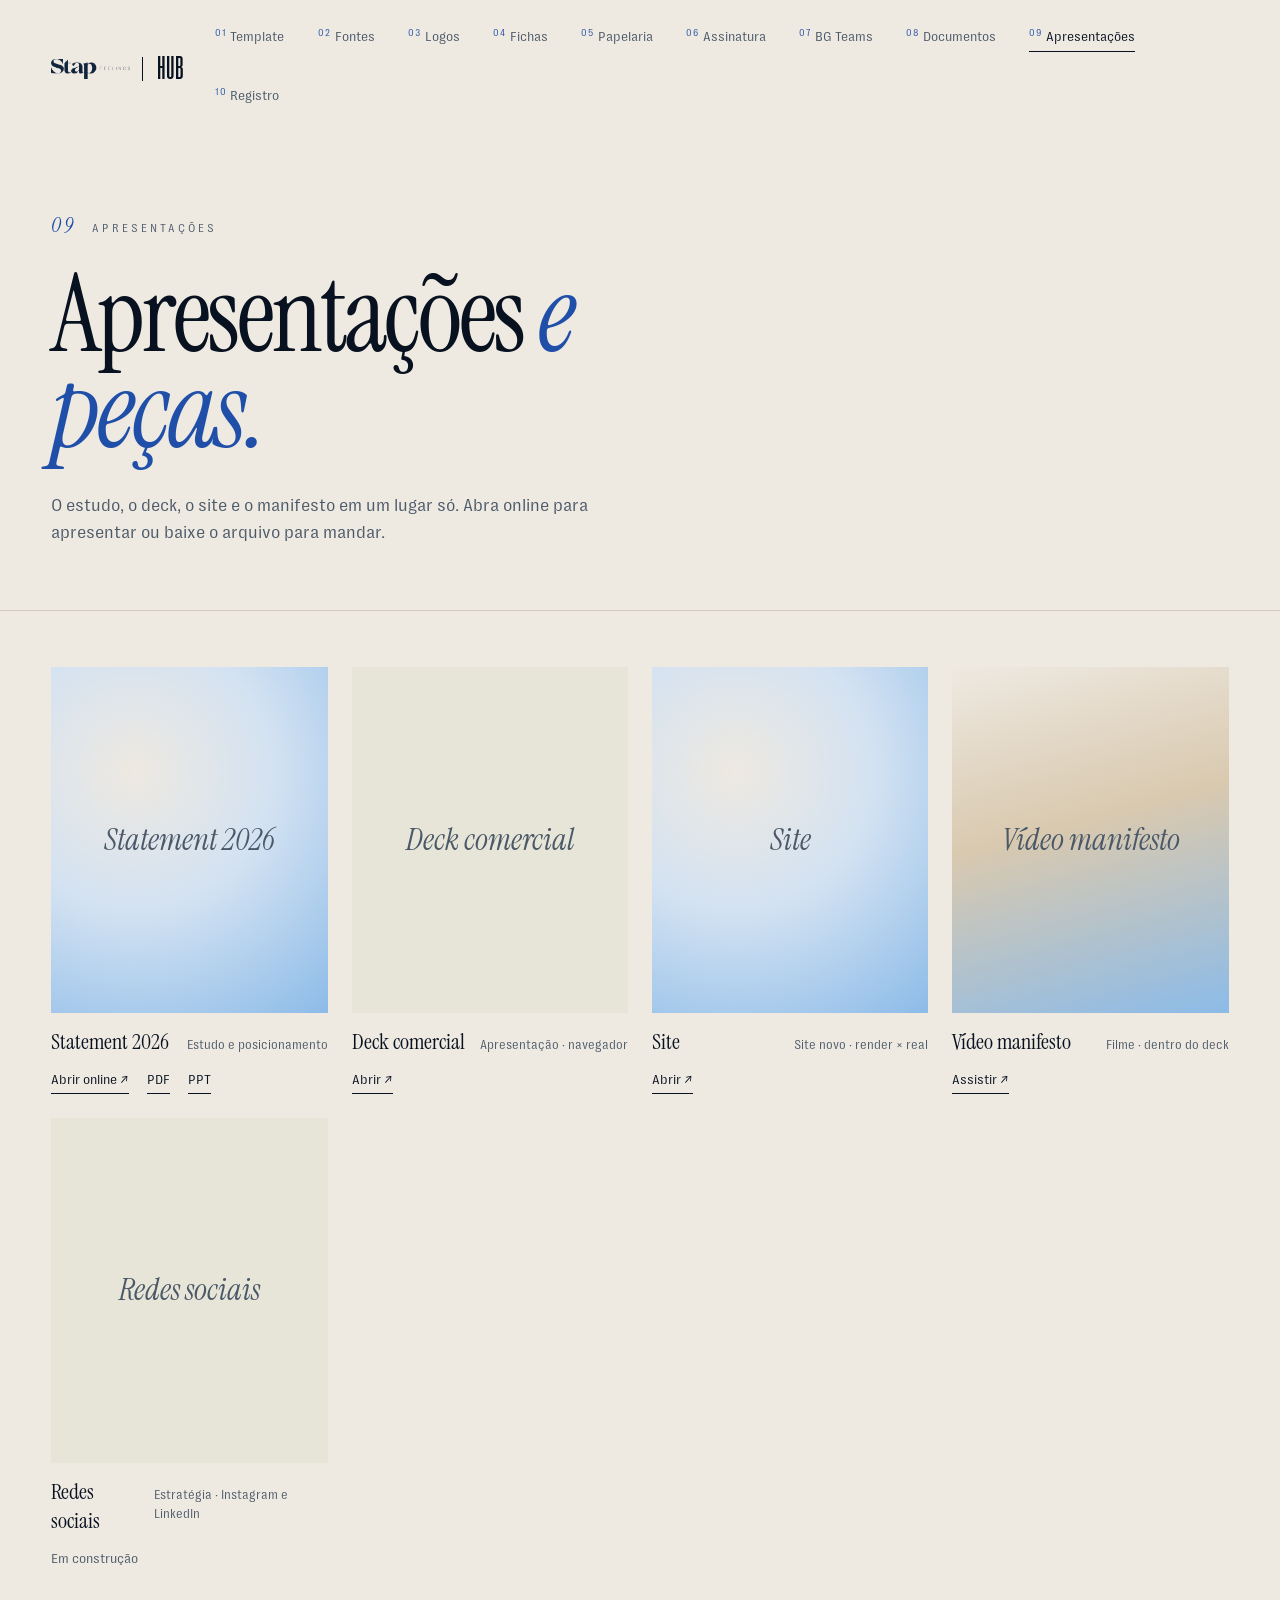
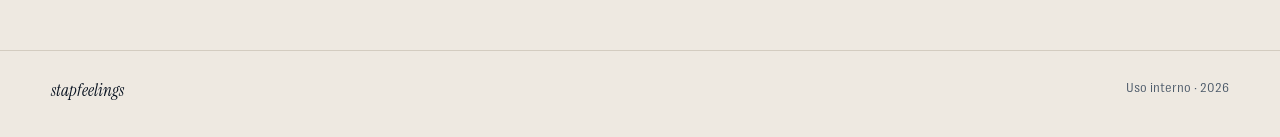
==== commit 7554f644: "Registro de case: formulário por etapas, envio ao Drive e guia de conexão" ====
--- a/apresentacoes.html
+++ b/apresentacoes.html
@@ -4,7 +4,7 @@
 <body>
 <header class="bar"><div class="in wrap">
   <a class="brand" href="index.html"><img src="assets/logos/stap-feelings-horizontal-navy.png" alt="Stap Feelings"><span>Hub</span></a>
-  <nav><a href="templates.html"><sup>01</sup>Template</a><a href="fontes.html"><sup>02</sup>Fontes</a><a href="logos.html"><sup>03</sup>Logos</a><a href="fichas.html"><sup>04</sup>Fichas</a><a href="papelaria.html"><sup>05</sup>Papelaria</a><a href="assinatura.html"><sup>06</sup>Assinatura</a><a href="teams.html"><sup>07</sup>BG Teams</a><a href="documentos.html"><sup>08</sup>Documentos</a><a href="apresentacoes.html" aria-current="page"><sup>09</sup>Apresentações</a></nav>
+  <nav><a href="templates.html"><sup>01</sup>Template</a><a href="fontes.html"><sup>02</sup>Fontes</a><a href="logos.html"><sup>03</sup>Logos</a><a href="fichas.html"><sup>04</sup>Fichas</a><a href="papelaria.html"><sup>05</sup>Papelaria</a><a href="assinatura.html"><sup>06</sup>Assinatura</a><a href="teams.html"><sup>07</sup>BG Teams</a><a href="documentos.html"><sup>08</sup>Documentos</a><a href="apresentacoes.html" aria-current="page"><sup>09</sup>Apresentações</a><a href="registro.html"><sup>10</sup>Registro</a></nav>
 </div></header>
 <section class="phead wrap"><div class="k lbl"><i>09</i><span>Apresentações</span></div><h1>Apresentações <em>e peças.</em></h1><p class="lead">O estudo, o deck, o site e o manifesto em um lugar só. Abra online para apresentar ou baixe o arquivo para mandar.</p></section><section class="section wrap"><div class="cards"><div class="card"><div class="pic" style="background:var(--g-luz)"><span class="ph">Statement 2026</span></div><div class="meta"><b>Statement 2026</b><span>Estudo e posicionamento</span></div><div class="links"><a href="https://kcooyakawa.github.io/STATEMENT-STAP/" target="_blank" rel="noopener">Abrir online ↗</a><a href="assets/apresentacoes/Stap-Statement-2026.pdf" download>PDF</a><a href="assets/apresentacoes/Stap-Statement-2026.pptx" download>PPT</a></div></div><div class="card"><div class="pic" style="background:var(--hero)"><span class="ph">Deck comercial</span></div><div class="meta"><b>Deck comercial</b><span>Apresentação · navegador</span></div><div class="links"><a href="https://kcooyakawa.github.io/DeckStap/#cover-logo" target="_blank" rel="noopener">Abrir ↗</a></div></div><div class="card"><div class="pic" style="background:var(--g-luz)"><span class="ph">Site</span></div><div class="meta"><b>Site</b><span>Site novo · render × real</span></div><div class="links"><a href="https://kcooyakawa.github.io/stap-feelings/index.html" target="_blank" rel="noopener">Abrir ↗</a></div></div><div class="card"><div class="pic" style="background:var(--g-areia)"><span class="ph">Vídeo manifesto</span></div><div class="meta"><b>Vídeo manifesto</b><span>Filme · dentro do deck</span></div><div class="links"><a href="https://kcooyakawa.github.io/DeckStap/#manifesto-filme" target="_blank" rel="noopener">Assistir ↗</a></div></div><div class="card"><div class="pic" style="background:var(--hero)"><span class="ph">Redes sociais</span></div><div class="meta"><b>Redes sociais</b><span>Estratégia · Instagram e LinkedIn</span></div><div class="links"><span style="color:var(--muted)">Em construção</span></div></div></div></section>
 <footer class="foot wrap"><b>stapfeelings</b><span>Uso interno · 2026</span></footer>
